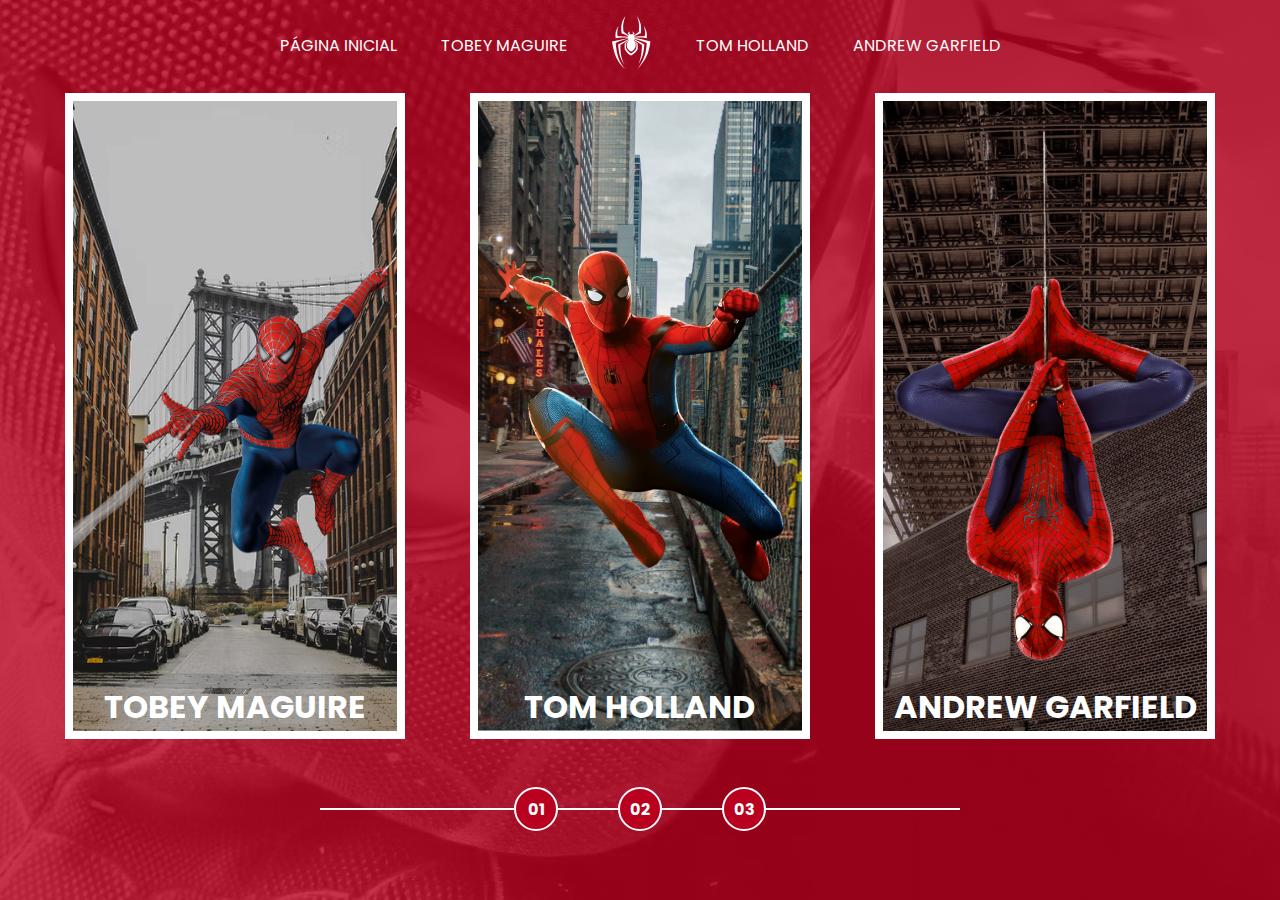
==== index.html @ eb37eb62 "commit inicial" ====
<!DOCTYPE html>
<html lang="en">
  <head>
    <meta charset="UTF-8" />
    <meta name="viewport" content="width=device-width, initial-scale=1.0" />
    <title>Spider-Man | Multiversos</title>
    <link rel="stylesheet" href="assets/css/home-page.css" />
    <script src="assets/scripts/card-hover-animation.js"></script>
  </head>
  <body>
    <nav class="s-menu">
      <li class="s-menu-item">
        <a href="/">Página Inicial</a>
      </li>
      <li class="s-menu-item">
        <a href="#">Tobey Maguire</a>
      </li>
      <li class="s-menu-item s-menu-icon">
        <img src="assets/images/icons/spider.svg" alt="Spiderman logo" />
      </li>
      <li class="s-menu-item">
        <a href="#">Tom Holland</a>
      </li>
      <li class="s-menu-item">
        <a href="#">Andrew Garfield</a>
      </li>
    </nav>
    <div class="s-container">
      <a href="#" class="s-card" id="spider-man-01">
        <img
          class="s-card-background"
          src="assets/images/pic-sm-bg-01.jpg"
          alt=""
        />
        <img
          class="s-card-image"
          src="assets/images/spider-man-01.png"
          alt="Spider-man"
        />
        <h2 class="s-card-title">Tobey Maguire</h2>
      </a>
      <a href="#" class="s-card" id="spider-man-02">
        <img
          class="s-card-background"
          src="assets/images/pic-sm-bg-02.jpg"
          alt=""
        />
        <img
          class="s-card-image"
          src="assets/images/spider-man-02.png"
          alt="Spider-man"
        />
        <h2 class="s-card-title">Tom Holland</h2>
      </a>
      <a href="#" class="s-card" id="spider-man-03">
        <img
          class="s-card-background"
          src="assets/images/pic-sm-bg-03.jpg"
          alt=""
        />
        <img
          class="s-card-image"
          src="assets/images/spider-man-03.png"
          alt="Spider-man"
        />
        <h2 class="s-card-title">Andrew Garfield</h2>
      </a>
    </div>
    <div class="s-controller">
      <div class="s-controller-button">01</div>
      <div class="s-controller-button">02</div>
      <div class="s-controller-button">03</div>
      <div class="s-controller-line"></div>
    </div>
  </body>
</html>
---- assets/css/home-page.css ----
@import url("reset.css");
@import url("global.css");

body {
  background-color: var(--primary-color);
}

body::before {
  content: "";
  background-image: url("../images/spider-man-background.jpg");
  background-repeat: no-repeat;
  background-position: center;
  background-size: cover;
  width: 100%;
  height: 100%;
  position: absolute;
  opacity: 0.2;
  transition: background-image 1s ease-in-out, opacity 1s ease-in-out;
}

.s-menu {
  padding: 1rem 0;
  width: 100%;
  text-align: center;
  position: relative;
}

.s-menu-item {
  display: inline-block;
  text-transform: uppercase;
  margin: 0 1.25rem;
}

.s-menu-icon {
  width: 2.5rem;
  margin: 0 1.25rem;
  vertical-align: middle;
}

.s-container {
  position: relative;
  display: flex;
  flex-direction: row;
  align-items: center;
  justify-content: space-evenly;
}

.s-card {
  border: 0.5rem solid white;
  width: calc(100% / 3 - 8%);
  height: 70vh;
  position: relative;
  transition: filter 0.5s ease-in-out;
}

.s-card-background {
  width: 100%;
  height: 100%;
  object-fit: cover;
  position: absolute;
  opacity: 1;
  transition: opacity 1s ease-in-out;
}

.s-card-image {
  width: 100%;
  height: 100%;
  object-fit: contain;
  position: relative;
  transition: transform 1s ease-in-out;
}

.s-card-title {
  font-size: 2rem;
  text-transform: uppercase;
  text-align: center;
  position: absolute;
  width: 100%;
  bottom: 0;
  transition: bottom 1s ease-in-out;
}

.s-controller {
  position: relative;
  display: flex;
  justify-content: center;
  align-items: center;
  margin-top: 3rem;
}

.s-controller-button {
  display: flex;
  align-items: center;
  justify-content: center;
  width: 2.5rem;
  height: 2.5rem;
  border: 2px solid white;
  border-radius: 50%;
  background-color: var(--primary-color);
  text-align: center;
  font-size: 1rem;
  font-weight: bold;
  cursor: pointer;
  z-index: 1;
  transition: transform 0.3s ease-in-out;
}

.s-controller-button:nth-child(2) {
  margin: 0 3.75rem;
}

.s-controller-button:hover {
  transform: scale(1.1);
}

.s-controller-line {
  background-color: white;
  width: 50%;
  height: 2px;
  position: absolute;
}

/* Hover Animation */
.s-card-hovered .s-card-background {
  cursor: pointer;
  opacity: 0;
}

.s-card-hovered .s-card-image {
  transform: scale(1.4);
  filter: drop-shadow(30px 10px 4px rgba(0, 0, 0, 0.5));
}

body#spider-man-01-hovered::before {
  background-image: url("../images/pic-sm-bg-01.jpg");
}

body#spider-man-02-hovered::before {
  background-image: url("../images/pic-sm-bg-02.jpg");
}

body#spider-man-03-hovered::before {
  background-image: url("../images/pic-sm-bg-03.jpg");
}

body[id^="spider-man-"]::before {
  opacity: 1;
}

body[id^="spider-man-"] .s-card:not(.s-card-hovered) {
  filter: grayscale(100%);
}

.s-card-hovered .s-card-title {
  bottom: 50%;
}
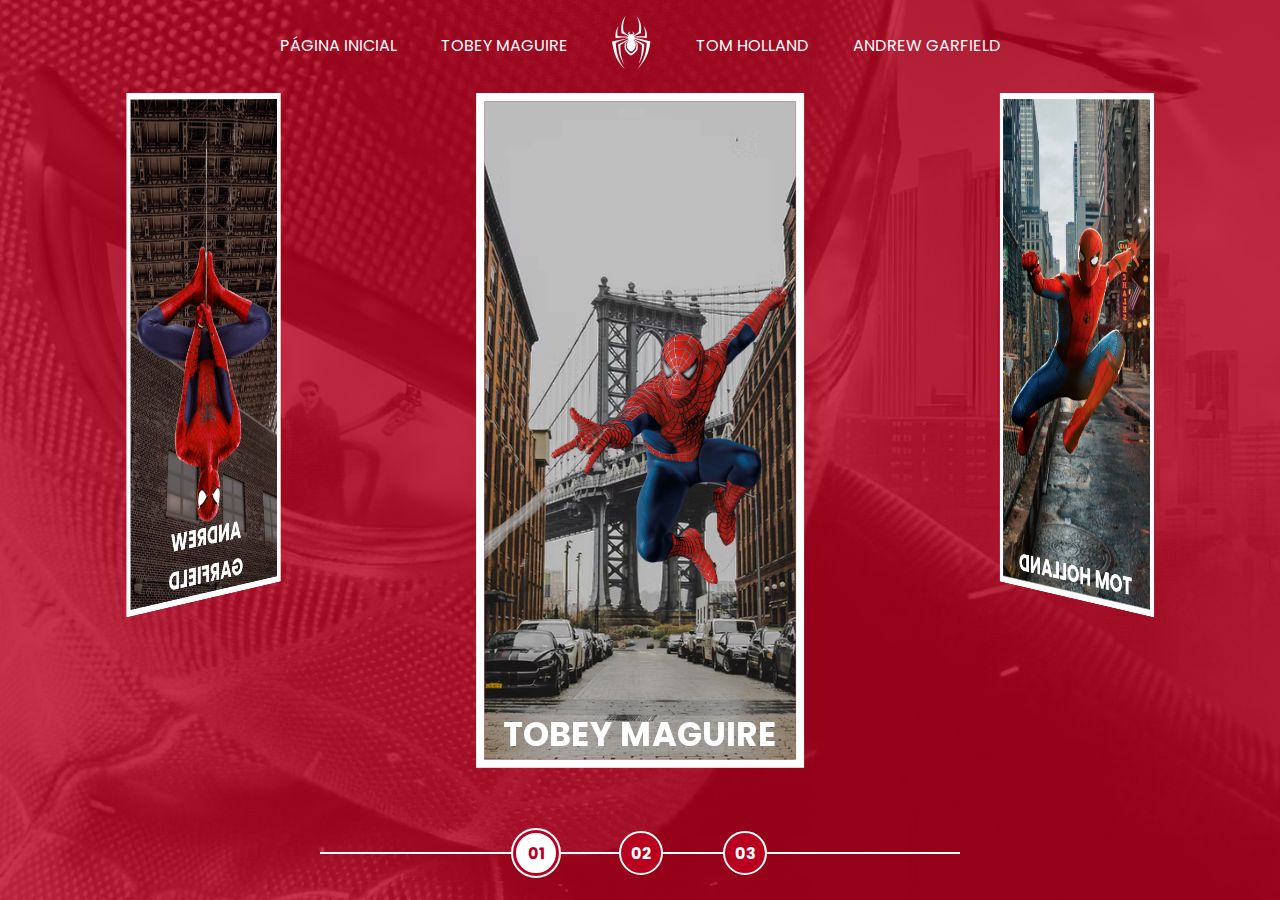
==== commit 7fde0de0: "feat: estilizaçao de carousel e páginas 2/3 dos filmes do tobey." ====
--- a/index.html
+++ b/index.html
@@ -5,72 +5,95 @@
     <meta name="viewport" content="width=device-width, initial-scale=1.0" />
     <title>Spider-Man | Multiversos</title>
     <link rel="stylesheet" href="assets/css/home-page.css" />
-    <script src="assets/scripts/card-hover-animation.js"></script>
+    <script src="assets/scripts/index.js"></script>
   </head>
   <body>
     <nav class="s-menu">
-      <li class="s-menu-item">
+      <li class="s-menu__item">
         <a href="/">Página Inicial</a>
       </li>
-      <li class="s-menu-item">
+      <li class="s-menu__item">
         <a href="#">Tobey Maguire</a>
       </li>
-      <li class="s-menu-item s-menu-icon">
+      <li class="s-menu__item s-menu__icon">
         <img src="assets/images/icons/spider.svg" alt="Spiderman logo" />
       </li>
-      <li class="s-menu-item">
+      <li class="s-menu__item">
         <a href="#">Tom Holland</a>
       </li>
-      <li class="s-menu-item">
+      <li class="s-menu__item">
         <a href="#">Andrew Garfield</a>
       </li>
     </nav>
     <div class="s-container">
-      <a href="#" class="s-card" id="spider-man-01">
-        <img
-          class="s-card-background"
-          src="assets/images/pic-sm-bg-01.jpg"
-          alt=""
-        />
-        <img
-          class="s-card-image"
-          src="assets/images/spider-man-01.png"
-          alt="Spider-man"
-        />
-        <h2 class="s-card-title">Tobey Maguire</h2>
-      </a>
-      <a href="#" class="s-card" id="spider-man-02">
-        <img
-          class="s-card-background"
-          src="assets/images/pic-sm-bg-02.jpg"
-          alt=""
-        />
-        <img
-          class="s-card-image"
-          src="assets/images/spider-man-02.png"
-          alt="Spider-man"
-        />
-        <h2 class="s-card-title">Tom Holland</h2>
-      </a>
-      <a href="#" class="s-card" id="spider-man-03">
-        <img
-          class="s-card-background"
-          src="assets/images/pic-sm-bg-03.jpg"
-          alt=""
-        />
-        <img
-          class="s-card-image"
-          src="assets/images/spider-man-03.png"
-          alt="Spider-man"
-        />
-        <h2 class="s-card-title">Andrew Garfield</h2>
-      </a>
+      <div
+        class="s-cards-carousel"
+        style="transform: translateZ(-40vw) rotateY(0deg)"
+      >
+        <a href="#" class="s-card" id="spider-man-01">
+          <img
+            class="s-card__background"
+            src="assets/images/pic-sm-bg-01.jpg"
+            alt=""
+          />
+          <img
+            class="s-card__image"
+            src="assets/images/spider-man-01.png"
+            alt="Spider-man"
+          />
+          <h2 class="s-card__title">Tobey Maguire</h2>
+        </a>
+        <a href="#" class="s-card" id="spider-man-02">
+          <img
+            class="s-card__background"
+            src="assets/images/pic-sm-bg-02.jpg"
+            alt=""
+          />
+          <img
+            class="s-card__image"
+            src="assets/images/spider-man-02.png"
+            alt="Spider-man"
+          />
+          <h2 class="s-card__title">Tom Holland</h2>
+        </a>
+        <a href="#" class="s-card" id="spider-man-03">
+          <img
+            class="s-card__background"
+            src="assets/images/pic-sm-bg-03.jpg"
+            alt=""
+          />
+          <img
+            class="s-card__image"
+            src="assets/images/spider-man-03.png"
+            alt="Spider-man"
+          />
+          <h2 class="s-card__title">Andrew Garfield</h2>
+        </a>
+      </div>
     </div>
     <div class="s-controller">
-      <div class="s-controller-button">01</div>
-      <div class="s-controller-button">02</div>
-      <div class="s-controller-button">03</div>
-      <div class="s-controller-line"></div>
+      <div
+        id="1"
+        onclick="selectCarouselItem(this)"
+        class="s-controller__button s-controller__button--active"
+      >
+        01
+      </div>
+      <div
+        id="2"
+        onclick="selectCarouselItem(this)"
+        class="s-controller__button"
+      >
+        02
+      </div>
+      <div
+        id="3"
+        onclick="selectCarouselItem(this)"
+        class="s-controller__button"
+      >
+        03
+      </div>
+      <div class="s-controller__line"></div>
     </div>
   </body>
 </html>
--- a/assets/css/home-page.css
+++ b/assets/css/home-page.css
@@ -25,13 +25,13 @@
   position: relative;
 }
 
-.s-menu-item {
+.s-menu__item {
   display: inline-block;
   text-transform: uppercase;
   margin: 0 1.25rem;
 }
 
-.s-menu-icon {
+.s-menu__icon {
   width: 2.5rem;
   margin: 0 1.25rem;
   vertical-align: middle;
@@ -43,17 +43,38 @@
   flex-direction: row;
   align-items: center;
   justify-content: space-evenly;
+  perspective: 3000px;
+}
+
+.s-cards-carousel {
+  display: flex;
+  justify-content: center;
+  width: calc(100vw / 3 - 10%);
+  transform-style: preserve-3d;
+  transition: transform 1s ease-in-out;
 }
 
 .s-card {
   border: 0.5rem solid white;
-  width: calc(100% / 3 - 8%);
+  width: 100%;
   height: 70vh;
-  position: relative;
+  position: absolute;
   transition: filter 0.5s ease-in-out;
 }
 
-.s-card-background {
+.s-card:nth-child(1) {
+  transform: rotateY(0deg) translateZ(50vw);
+}
+
+.s-card:nth-child(2) {
+  transform: rotateY(120deg) translateZ(50vw);
+}
+
+.s-card:nth-child(3) {
+  transform: rotateY(240deg) translateZ(50vw);
+}
+
+.s-card__background {
   width: 100%;
   height: 100%;
   object-fit: cover;
@@ -62,7 +83,7 @@
   transition: opacity 1s ease-in-out;
 }
 
-.s-card-image {
+.s-card__image {
   width: 100%;
   height: 100%;
   object-fit: contain;
@@ -70,7 +91,7 @@
   transition: transform 1s ease-in-out;
 }
 
-.s-card-title {
+.s-card__title {
   font-size: 2rem;
   text-transform: uppercase;
   text-align: center;
@@ -81,14 +102,16 @@
 }
 
 .s-controller {
-  position: relative;
+  position: absolute;
   display: flex;
   justify-content: center;
   align-items: center;
   margin-top: 3rem;
+  bottom: 1.5rem;
+  width: 100%;
 }
 
-.s-controller-button {
+.s-controller__button {
   display: flex;
   align-items: center;
   justify-content: center;
@@ -105,15 +128,22 @@
   transition: transform 0.3s ease-in-out;
 }
 
-.s-controller-button:nth-child(2) {
+.s-controller__button:nth-child(2) {
   margin: 0 3.75rem;
 }
 
-.s-controller-button:hover {
+.s-controller__button:hover {
   transform: scale(1.1);
 }
 
-.s-controller-line {
+.s-controller__button--active {
+  background-color: white;
+  color: var(--primary-color);
+  border: 0.1875rem solid var(--primary-color);
+  outline: 0.125rem solid white;
+}
+
+.s-controller__line {
   background-color: white;
   width: 50%;
   height: 2px;
@@ -121,25 +151,25 @@
 }
 
 /* Hover Animation */
-.s-card-hovered .s-card-background {
+.s-card--hovered .s-card__background {
   cursor: pointer;
   opacity: 0;
 }
 
-.s-card-hovered .s-card-image {
+.s-card--hovered .s-card__image {
   transform: scale(1.4);
   filter: drop-shadow(30px 10px 4px rgba(0, 0, 0, 0.5));
 }
 
-body#spider-man-01-hovered::before {
+body#spider-man-01--hovered::before {
   background-image: url("../images/pic-sm-bg-01.jpg");
 }
 
-body#spider-man-02-hovered::before {
+body#spider-man-02--hovered::before {
   background-image: url("../images/pic-sm-bg-02.jpg");
 }
 
-body#spider-man-03-hovered::before {
+body#spider-man-03--hovered::before {
   background-image: url("../images/pic-sm-bg-03.jpg");
 }
 
@@ -147,10 +177,10 @@
   opacity: 1;
 }
 
-body[id^="spider-man-"] .s-card:not(.s-card-hovered) {
+body[id^="spider-man-"] .s-card:not(.s-card--hovered) {
   filter: grayscale(100%);
 }
 
-.s-card-hovered .s-card-title {
+.s-card-hovered .s-card__title {
   bottom: 50%;
 }
